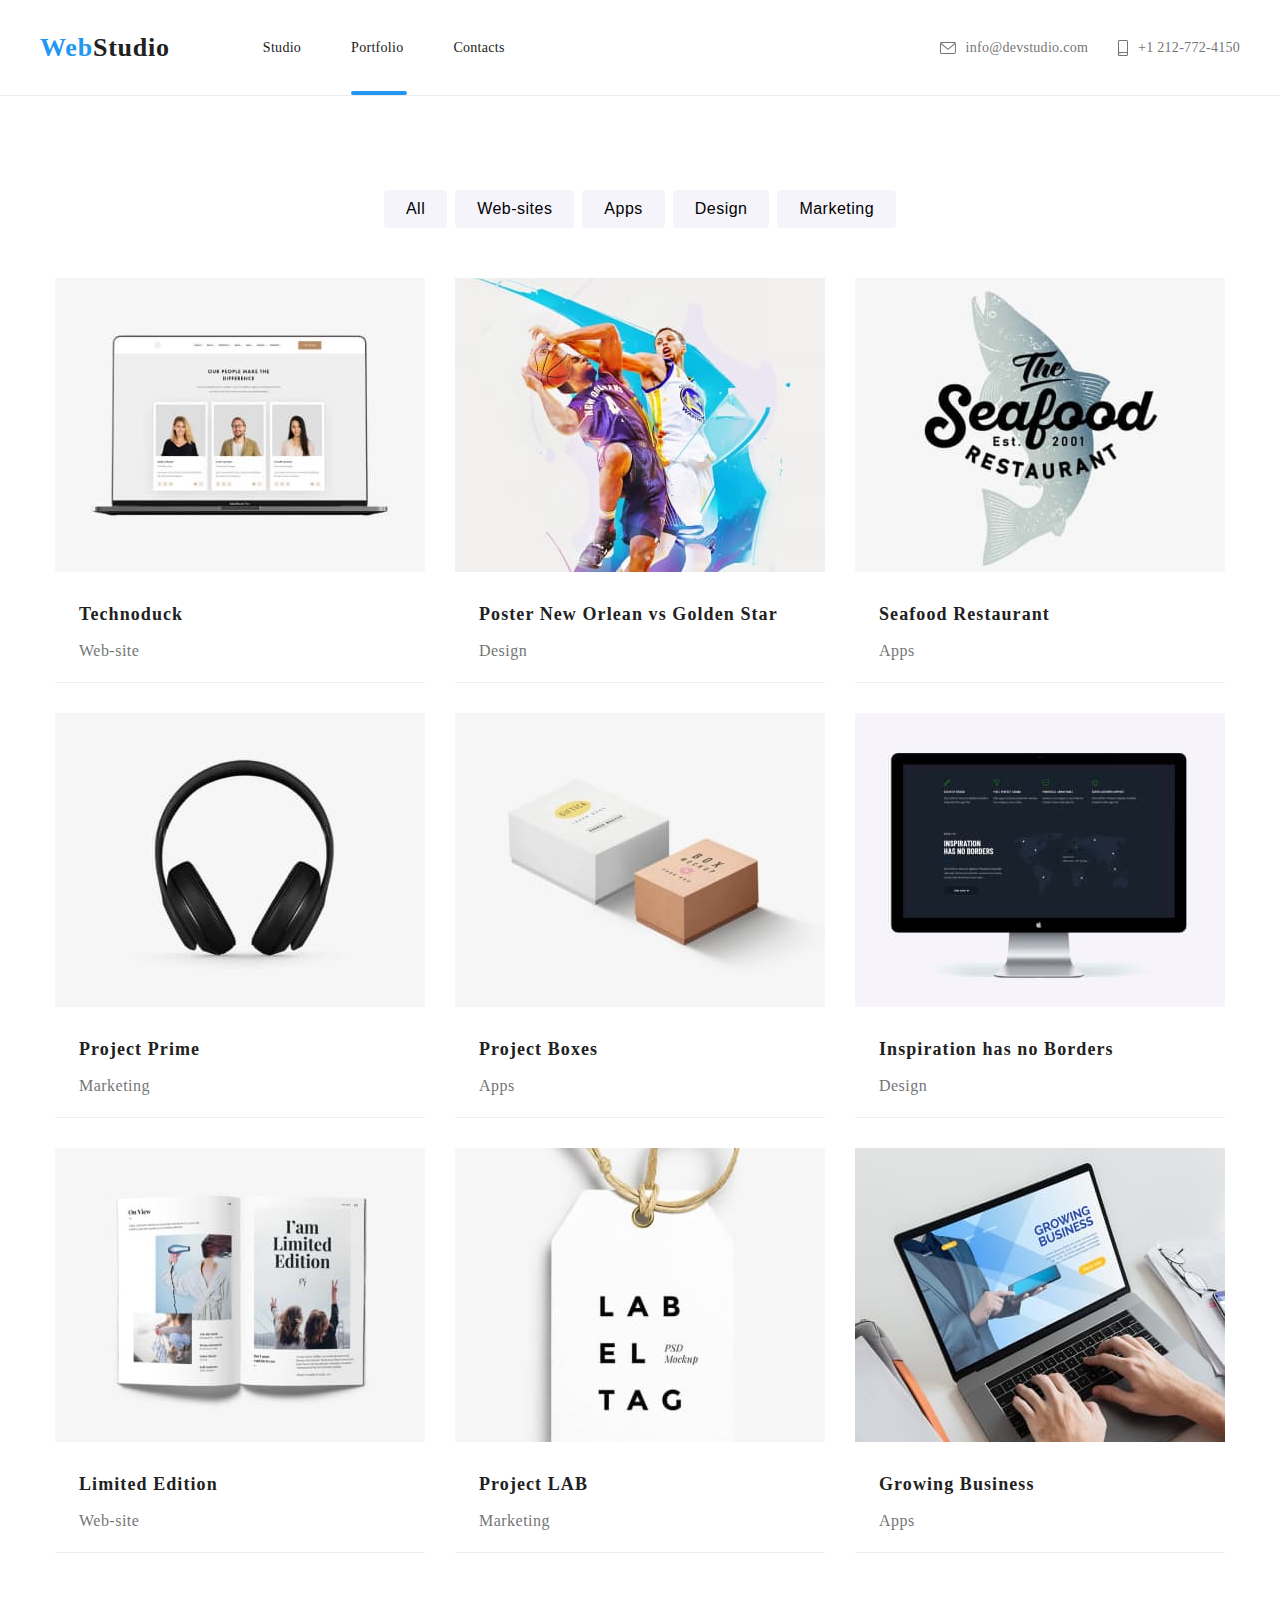
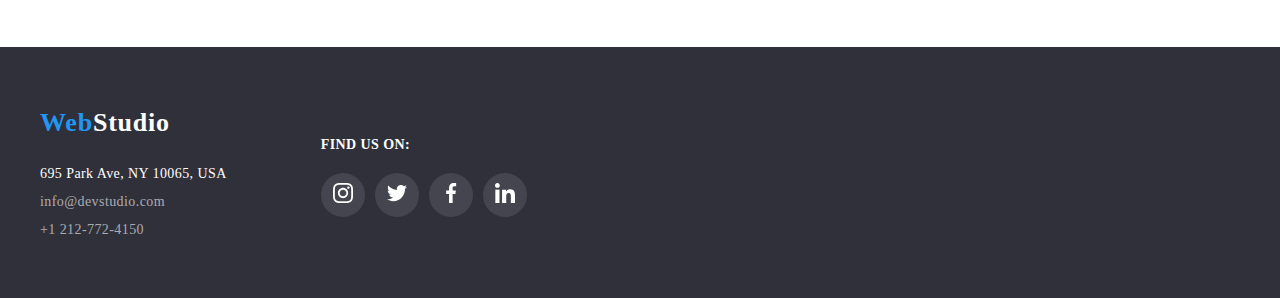
==== Portfolio.html @ a8a262ee "First" ====
<!DOCTYPE html>
<html>
    <head>
        <meta charset="UTF-8">
        <title>Portfolio</title>
        <link rel="preconnect" href="https://fonts.googleapis.com">
        <link rel="preconnect" href="https://fonts.gstatic.com" crossorigin>
        <link href="https://fonts.googleapis.com/css2?family=Raleway:wght@400;500;700;900&display=swap" rel="stylesheet">
        <link rel="stylesheet" href="css/styles.css">
    </head>
    <body>
        <!--HeaderSection-->
        <div class="header-border">
        <header class="page-header container-for-dimensions">
            <a class="link header-logo" href="index.html"><span class="span-for-logo">Web</span>Studio</a>
            <nav class="header-navigation">
                <ul class="navigation-list unstyled-list">
                    <li class="nav-list-item"><a class="link navigation-link " href="index.html">Studio</a></li>
                    <li class="nav-list-item"><a class="link navigation-link active-link" href="Portfolio.html">Portfolio</a></li>
                    <li class="nav-list-item"><a class="link navigation-link " href="Contacts.html">Contacts</a></li>
                </ul>
            </nav>
            <!--RightNavigationSection-->
            <ul class="right-navigation-list unstyled-list">
                <li class="contact-list-item">
                    <a class="link right-navigation-contact" href="mailto:info@devstudio.com">
                        <svg class="" width="16px" height="12px">
                            <use href="images/icons-svg.svg#icon-envelope"></use>
                        </svg>
                        info@devstudio.com
                    </a>
                </li>
                <li class="contact-list-item">
                    <a class="link right-navigation-contact" href="tel:+12127724150">
                        <svg class="right-navigation-icon-2" width="10px" height="16px">
                            <use href="images/icons-svg.svg#icon-smartphone"></use>
                        </svg>
                        +1 212-772-4150</a>
                </li>
            </ul>
        </header>
        </div>
        <main>
            <!--HeroSection-->
            <section class="hero-section container-for-dimensions">
                <!--ButtonsSection-->
                <ul class="button-list unstyled-list">
                    <li class="button-item-list"><button class="button" type="button">All</button></li>
                    <li class="button-item-list"><button class="button" type="button">Web-sites</button></li>
                    <li class="button-item-list"><button class="button" type="button">Apps</button></li>
                    <li class="button-item-list"><button class="button" type="button">Design</button></li>
                    <li class="button-item-list"><button class="button" type="button">Marketing</button></li>
                </ul>
                <!--ContainerSection-->
                <ul class="container-list unstyled-list">
                    <li class="container">
                        <div class="container-image">
                          <div class="container-overlay-image-portfolio">
                          <img src="images/card1.jpg"alt="Web-site">
                            <div class="overlay-portfolio">
                                <p class="overlay-text-portfolio"> Technoduck is a state-of-the-art coronavirus distribution platform. Companies use this platform for
                                    digital espionage and attacks on competitors' secure servers.</p>
                            </div>
                         </div> 
                        <h3 class="container-title">Technoduck</h3>
                        <h4 class="container-sub-title">Web-site</h4>
                        </div>
                    </li>
                    <li class="container">
                        <div class="container-image">
                          <div class="container-overlay-image-portfolio">
                          <img src="images/card2.jpg"alt="Web-site">
                            <div class="overlay-portfolio">
                                <p class="overlay-text-portfolio"> Technoduck is a state-of-the-art coronavirus distribution platform. Companies use this platform for
                                    digital espionage and attacks on competitors' secure servers.</p>
                            </div>
                         </div> 
                        <h3 class="container-title">Poster New Orlean vs Golden Star</h3>
                        <h4 class="container-sub-title">Design</h4>
                        </div>
                    </li>
                    <li class="container">
                        <div class="container-image">
                          <div class="container-overlay-image-portfolio">
                          <img src="images/card3.jpg"alt="Web-site">
                            <div class="overlay-portfolio">
                                <p class="overlay-text-portfolio"> Technoduck is a state-of-the-art coronavirus distribution platform. Companies use this platform for
                                    digital espionage and attacks on competitors' secure servers.</p>
                            </div>
                         </div> 
                         <h3 class="container-title">Seafood Restaurant</h3>
                         <h4 class="container-sub-title">Apps</h4>
                        </div>
                    </li>
                    <li class="container">
                        <div class="container-image">
                            <div class="container-overlay-image-portfolio">
                                <img src="images/card4.jpg" alt="Web-site">
                                <div class="overlay-portfolio">
                                    <p class="overlay-text-portfolio"> Technoduck is a state-of-the-art coronavirus distribution platform.
                                        Companies use this platform for
                                        digital espionage and attacks on competitors' secure servers.</p>
                                </div>
                            </div>
                            <h3 class="container-title">Project Prime</h3>
                            <h4 class="container-sub-title">Marketing</h4>
                        </div>
                    </li>
                    <li class="container">
                        <div class="container-image">
                            <div class="container-overlay-image-portfolio">
                                <img src="images/card5.jpg" alt="Web-site">
                                <div class="overlay-portfolio">
                                    <p class="overlay-text-portfolio"> Technoduck is a state-of-the-art coronavirus distribution platform.
                                        Companies use this platform for
                                        digital espionage and attacks on competitors' secure servers.</p>
                                </div>
                            </div>
                            <h3 class="container-title">Project Boxes</h3>
                            <h4 class="container-sub-title">Apps</h4>
                        </div>
                    </li>
                    <li class="container">
                        <div class="container-image">
                            <div class="container-overlay-image-portfolio">
                                <img src="images/card6.jpg" alt="Web-site">
                                <div class="overlay-portfolio">
                                    <p class="overlay-text-portfolio"> Technoduck is a state-of-the-art coronavirus distribution platform.
                                        Companies use this platform for
                                        digital espionage and attacks on competitors' secure servers.</p>
                                </div>
                            </div>
                            <h3 class="container-title">Inspiration has no Borders</h3>
                            <h4 class="container-sub-title">Design</h4>
                        </div>
                    </li>
                    <li class="container">
                        <div class="container-image">
                            <div class="container-overlay-image-portfolio">
                                <img src="images/card7.jpg" alt="Web-site">
                                <div class="overlay-portfolio">
                                    <p class="overlay-text-portfolio"> Technoduck is a state-of-the-art coronavirus distribution platform.
                                        Companies use this platform for
                                        digital espionage and attacks on competitors' secure servers.</p>
                                </div>
                            </div>
                            <h3 class="container-title">Limited Edition</h3>
                            <h4 class="container-sub-title">Web-site</h4>
                        </div>
                    </li>
                    <li class="container">
                        <div class="container-image">
                            <div class="container-overlay-image-portfolio">
                                <img src="images/card8.jpg" alt="Web-site">
                                <div class="overlay-portfolio">
                                    <p class="overlay-text-portfolio"> Technoduck is a state-of-the-art coronavirus distribution platform.
                                        Companies use this platform for
                                        digital espionage and attacks on competitors' secure servers.</p>
                                </div>
                            </div>
                            <h3 class="container-title">Project LAB</h3>
                            <h4 class="container-sub-title">Marketing</h4>
                        </div>
                    </li>
                    <li class="container">
                        <div class="container-image">
                            <div class="container-overlay-image-portfolio">
                                <img src="images/card9.jpg" alt="Web-site">
                                <div class="overlay-portfolio">
                                    <p class="overlay-text-portfolio"> Technoduck is a state-of-the-art coronavirus distribution platform.
                                        Companies use this platform for
                                        digital espionage and attacks on competitors' secure servers.</p>
                                </div>
                            </div>
                            <h3 class="container-title">Growing Business</h3>
                            <h4 class="container-sub-title">Apps</h4>
                        </div>
                    </li>
                </ul>
            </section>
        </main>
        <!--PageFooter-->
        <footer class="page-footer">
            <div class="footer-style container-for-dimensions">
                <div class="footer-logo-container">
                <section class="footer-section">
                    <a class="footer-logo link" href="index.html"><span class="span-for-logo">Web</span>Studio</a>
                    <address>
                        <ul class="informations-of-contact unstyled-list">
                            <li><a class="link location" href="">695 Park Ave, NY 10065, USA</a></li>
                            <li><a class="link contacts" href="mailto:info@devstudio.com">info@devstudio.com</a></li>
                            <li><a class="link contacts mail" href="tel:+12127724150">+1 212-772-4150</a></li>
                        </ul>
                    </address>
                </section>
                </div>
                <section class="find-us-section">
                    <p class="find-us-text">Find us on:</p>
                    <div class="social-icons">
                        <div class="social-media-icons">
                            <ul class="unstyled-list">
                                <li class="icon-list-item-footer"> <a href="#">
                                        <svg width="20px" height="20px">
                                            <use href="images/icons-svg.svg#icon-instagram-2-2"></use>
                                        </svg></a></li>
                                <li class="icon-list-item-footer"> <a href="#">
                                        <svg width="20px" height="20px">
                                            <use href="images/icons-svg.svg#icon-twitter-1-2"></use>
                                        </svg></a></li>
                                <li class="icon-list-item-footer"> <a href="#">
                                        <svg width="20px" height="20px">
                                            <use href="images/icons-svg.svg#icon-facebook-1-2"></use>
                                        </svg></a></li>
                                <li class="icon-list-item-footer"> <a href="#">
                                        <svg width="20px" height="20px">
                                            <use href="images/icons-svg.svg#icon-linkedin-1-2"></use>
                                        </svg></a></li>
                            </ul>
                        </div>
                    </div>
                </section>
            </div>
        </footer>
    </body>
</html>
---- css/styles.css ----
/*Variables*/
:root {
    --background-section: white;
}

.header-navigation,
.hero-section
{
    background-color: var(--background-section);
}

/*Globals*/
body{
    font-family: 'Roboto';
    font-weight: 500;
    font-size: 14px;
    line-height: 16px;
    letter-spacing: 0.02em;
    color: #212121;
    margin: 0px auto;
}

.header-logo {
    font-weight: 700;
    font-size: 26px;
    line-height: 31px;
    letter-spacing: 0.03em;
    margin-right: 93px;
}

.header-border {
    border-bottom: 1px solid #ECECEC ;
}

.page-header,
.container-for-dimensions
 {
    width: 1200px;
    margin: 0px auto;

}

.span-for-logo{
    color: #2196F3;
}

.page-header{
    background-color: #FFFFFF;
    display: flex;
    padding: 32px 0px;
}

.unstyled-list{
    list-style: none;
    margin: 0px;
    padding: 0px;
}

.link{
    color: #212121;
    text-decoration: none;
}

.navigation-list {
    display: flex;
    gap: 50px;  
    flex-grow: 1;
}

.navigation-link{
    letter-spacing: 0.02em;
    color: #212121;
    text-decoration: none;
    transition: color 250ms cubic-bezier(0.4, 0, 0.2, 1);
}

.navigation-link.active-link {
  position: relative;
  padding-bottom: 28px;

}

.navigation-link.active-link::after {
    content: '';
    border: 2px solid #2196F3;
    width: 100%;
    position: absolute;
    bottom: -12px;
    border-radius: 2px; 
    left: 0;
    visibility: visible;
}

.nav-list-item a{
    transition: color 250ms cubic-bezier(0.4, 0, 0.2, 1);
}

.header-navigation{
    display: flex;
    align-items: center;
    flex-grow: 1;
}

/* Right-navigation-list */

.right-navigation-list {
    color: #757575;
    display: flex;
    align-items: center;
    justify-content: flex-end;
    gap: 30px;
}

.right-navigation-icon-1, .right-navigation-icon-2
{
    fill: #757575;
    transition: fill 250ms cubic-bezier(0.4, 0, 0.2, 1);
}

.right-navigation-contact{
    display: flex;
    gap: 10px;
    fill: #757575;
    color: #757575;
}

.right-navigation-contact:hover {
    fill: #2196F3;
    color: #2196F3;
  }

.right-navigation-icon-1:hover , 
.right-navigation-icon-2:hover , 
.right-navigation-contact :hover,
.contact-list-item :hover,
.navigation-link:hover
{
    fill: #2196F3;    
}

.contact-list-item {
    display: flex;
    gap: 30px;
    justify-content: center;
    
}

.contact-list-item a {
    display: flex;
    align-items: center;
    gap: 10px;
    color: #757575;
    transition: color 250ms cubic-bezier(0.4, 0, 0.2, 1);
}

.contact-list-item a:hover {
    color: #2196F3;
  }

.contact-list-item a:hover .right-navigation-icon-1,
.contact-list-item a:hover .right-navigation-icon-2 {
  fill: #2196F3;
}

.navigation-list :hover {
    color: #2196F3;
    text-decoration: none;
    
}

.modal{
    background: rgba(0, 0, 0, 0.2);
    position: absolute;
    width: 100%;
    height: 100%;
    z-index: 99;
    display: flex;
    justify-content: center;
    align-items: center;
    transition: opacity 250ms cubic-bezier(0.4, 0, 0.2, 1);

}

.is-hidden{
    visibility: hidden;
    opacity: 0;
}

.inner-div {
    width: 528px;
    height: 581px;
    background: #FFFFFF;
    box-shadow: 0px 1px 3px rgba(0, 0, 0, 0.12), 0px 1px 1px rgba(0, 0, 0, 0.14), 0px 2px 1px rgba(0, 0, 0, 0.2);
    border-radius: 4px;
    position: relative;
    transition: opacity 250ms cubic-bezier(0.4, 0, 0.2, 1);
}

.modal-close-button-position{
    width: 30px;
    height: 30px;
    background: #FFFFFF;
    border: 1px solid rgba(0, 0, 0, 0.1);
    border-radius: 50%;
    top: 8px;
    right: 8px;
    position: absolute;
    transition: opacity 250ms cubic-bezier(0.4, 0, 0.2, 1);
}

.modal-close-button 
{
    /* display: flex;
    justify-content: center;
    align-items: center;
    border-radius: 50%; */
    /* position: absolute; */
    top: 17px;
    right: 17px;
    width: 11px;
    height: 11px;
}

.button ,
.button-studio {
    font-size: 16px;
    line-height: 26px;
    text-align: center;
    letter-spacing: 0.03em;
    background: #F5F4FA;
    border: 0;
    border-radius: 4px;
    padding: 6px 22px;
    transition: box-shadow 250ms cubic-bezier(0.4, 0, 0.2, 1);
}

.button-studio{
    color: #FFFFFF;
    background: #2196F3;
    padding: 10px 20px; 
    
}

.button:hover {
    color: #FFFFFF;
    background: #2196F3;
    border: none;
    box-shadow: 0px 3px 1px rgba(0, 0, 0, 0.1), 0px 1px 2px rgba(0, 0, 0, 0.08), 0px 2px 2px rgba(0, 0, 0, 0.12);
    cursor: pointer;
    transition: box-shadow 250ms cubic-bezier(0.4, 0, 0.2, 1);
}

.button-list{
    display: flex;
    justify-content: center;
    gap: 8px;
    padding: 94px 0px 50px 0px;
}

.button-item-list{
    
}

.container-list{
    display: flex;
    gap: 30px;
    flex-wrap: wrap;
    margin-top: 50px;
    margin-bottom: 94px;
    margin: 0;
    padding: 0;
    justify-content: center;
    margin: 0 auto;
    padding-bottom: 94px;
    align-items: center;
    position: relative;
}

.container{
    height: 404px;
    background: #FFFFFF;
    border-bottom: 1px solid #EEEEEE;
    position: relative;
    transition: box-shadow 250ms cubic-bezier(0.4, 0, 0.2, 1);
}

.container:hover {
    border: 1px solid #EEEEEE;
    cursor: pointer;
    box-shadow: 0px 1px 1px rgba(0, 0, 0, 0.12), 0px 4px 4px rgba(0, 0, 0, 0.06), 1px 4px 6px rgba(0, 0, 0, 0.16)
}

.container-image {
    height: 404px;
    display: block;
    position: relative;
    box-sizing: border-box;
    overflow: hidden;
    position: relative;
}

.overlay-portfolio{
    position: absolute;
    background: rgba(0, 0, 255, 0.7);
    overflow: hidden;
    width: 100%;
    height:100%;
    transform: translateY(100%);
    transition: transform 250ms linear;
    opacity: 0.9;
    bottom: 0;
}

.container-image:hover .overlay-portfolio{
    transform: translateY(0px)
}

.container-overlay-image-portfolio {
    position: relative;
    overflow: hidden;
}

.container-image:hover .over{
    transform: translateY(0px)
}

.overlay-text-portfolio{
    font-family: 'Roboto';
    font-style: normal;
    font-weight: 400;
    font-size: 18px;
    line-height: 28px;
    letter-spacing: 0.03em;
    color: #FFFFFF;
    padding: 64px 24px 91px 24px;
}

.container-title {
    font-weight: 700;
    font-size: 18px;
    line-height: 36px;
    letter-spacing: 0.06em;
    text-align: left;
    padding: 20px 24px 4px;
    position: relative;
    z-index: 1;
}

.container-sub-title {
    font-weight: 400;
    font-size: 16px;
    line-height: 30px;
    letter-spacing: 0.03em;
    color: #757575;
    padding: 0px 24px 20px;
    position: relative;
    z-index: 1;
}

.container-studio{
    width: 270px;
    height: 428px;
    background: #FFFFFF;
    border-bottom: 1px solid #EEEEEE;
    box-shadow: 0px 1px 3px rgba(0, 0, 0, 0.12), 0px 1px 1px rgba(0, 0, 0, 0.14), 0px 2px 1px rgba(0, 0, 0, 0.2);
    border-radius: 0px 0px 4px 4px;
}

.container-list-studio{
    display: flex;
    gap: 30px;
    margin: 0 auto;
    padding-bottom: 94px;
}

.container-title-studio {
    font-weight: 500;
    font-size: 16px;
    line-height: 19px;
    letter-spacing: 0.03em;
    text-align: center;
    padding: 30px 0px 10px;

}

.container-sub-title-studio {
    font-weight: 400;
    font-size: 16px;
    line-height: 19px;
    letter-spacing: 0.03em;
    color: #757575;
    text-align: center;
    padding-bottom: 16px;
}

.page-footer{
    background: #2F303A;
}

.location{
    font-weight: 400;
    font-style: normal;
    letter-spacing: 0.03em;
    color: #FFFFFF;
    
}

.contacts{
    font-weight: 400;
    font-style: normal;
    letter-spacing: 0.03em;
    color: rgba(255, 255, 255, 0.6);
    transition: color 250ms cubic-bezier(0.4, 0, 0.2, 1);
}

.contacts:hover{
    color: #2196F3;
    
}

.footer-logo {
    font-weight: 700;
    font-size: 26px;
    line-height: 31px;
    letter-spacing: 0.03em;
    color: #FFFFFF;
}

.informations-of-contact{
  display: inline-block;
  margin-top: 28px; 
  
}

.studio-height {
    height: 600px;
    background-color: #2F303A;
    background: linear-gradient(rgba(90, 90, 94, 0.7), rgba(70, 72, 92, 0.2)), url(../images/background-for-studio.jpg);
    background-size: cover;
    background-position: center;
    background-repeat: no-repeat;
    display: flex;
    flex-direction: column;
    align-items: center;
    justify-content: center;
}

/* .studio-height-background-image{
    
} */

.container-feature-studio,
.container-feature-studio-1
{
    display: flex;
    gap: 30px;
    flex-wrap: wrap;
    margin: 0;
    padding: 0;
    margin: 0 auto;
    align-items: center;
    padding-bottom: 94px;
}

.container-feature-studio{
    padding-top: 94px;
}

.container-feature-studio-1{
    padding-bottom: 94px;
}

.feature-studio-list {
    display: flex;
    justify-content: center;
    align-items: center;
}

.strenghts-title{
    padding-top: 30px;
    padding-bottom: 10px;
    font-weight: 700;
    letter-spacing: 0.03em;
    text-transform: uppercase;

}

.strenghts-description{
    font-weight: 400;
    font-size: 14px;
    line-height: 24px;
    letter-spacing: 0.03em;
    color: #757575;
}

.first-studio-page-text{
    font-weight: 900;
    font-size: 44px;
    line-height: 60px;
    text-align: center;
    letter-spacing: 0.06em;
    text-transform: uppercase;
    color: #FFFFFF;
    padding-bottom: 30px;
}

.center-text,
.center-text-1
{
    font-size: 36px;
    line-height: 42px;
    text-align: center;
    letter-spacing: 0.03em;
    padding-bottom: 50px;
    margin-top: 94px;
}

.padding-bottom-class{
    padding-bottom: 94px;
}

.what-we-do-images{
    display: flex;
    gap: 30px;
    align-items: center;
    justify-content: center;
    mix-blend-mode: normal;
}

.what-we-do-images li {
    position: relative;
  }
  
  .image-overlay {
    position: relative;
    
  }
  
  .overlay-text-studio {
    position: absolute;
    bottom: 0;
    left: 0;
    width: 370px;
    height: 70px;
    background: rgba(47, 48, 58, 0.8);
    color: #fff;
    font-size: 14px;
    transition: color 250ms cubic-bezier(0.4, 0, 0.2, 1);
    opacity: 0;
    transform: translateY(100%);
    display: flex;
    align-items: center;
    justify-content: center;
  }
  
  .what-we-do-overlay .overlay-text-studio {
    opacity: 1;
    transform: translateY(0);
  }

.footer-style{
    display: flex;
    padding-top: 60px;
    gap: 94px;
}

ul.informations-of-contact li{
    margin-bottom: 12px;
}

ul.informations-of-contact li:last-child {
    margin-bottom: 60px;
  }

   .general-container{
    width: 100%;
      max-width: 1200px;
      margin: 0 auto;
  } 

.center-text{
    display: flex;
    justify-content: center;
    margin-top: 94px;
}

.social-icons{
    display: flex;
}

.social-media-icons {
    display: flex;
    justify-content: center;
}
.social-media-icons ul{
    display: flex;
    gap: 10px;
}

.social-media-icons-svg{
    fill: #afb1b8;
    display: flex;
    width: 20px;
    height: 20px;
}

.social-media-icons-svg:hover{
    fill: #FFFFFF;
    transition: color 250ms cubic-bezier(0.4, 0, 0.2, 1);
}

.icon-list-footer{
    color: #FFFFFF;
    fill: #FFFFFF;
    transition: color 250ms cubic-bezier(0.4, 0, 0.2, 1);
}

.icon-list-footer:hover {
    transition: color 250ms cubic-bezier(0.4, 0, 0.2, 1);
}

.icon-list-item-footer{
    background: rgba(255, 255, 255, 0.1);
}

.icon-list a{
    transition: color 250ms cubic-bezier(0.4, 0, 0.2, 1);
}

.icon-list-item,
.icon-list-item-footer
{
    display: flex;
    width: 44px;
    height: 44px;
    justify-content: center;
    align-items: center;
    border-radius: 50%;
}

.icon-list-item:hover , .icon-list-item-footer:hover {
    background: #2196F3;
    cursor: pointer;
    transition: background-color 250ms cubic-bezier(0.4, 0, 0.2, 1);
}

.icon-list-item:hover svg{
    fill: #FFFFFF;
    transition: background-color 250ms cubic-bezier(0.4, 0, 0.2, 1);
    
}

.footer-logo-container {
    display: flex;
    gap: 94px;
}

.find-us-section{
    display: flex;
    flex-direction: column;
    align-items: baseline;
    gap: 20px;
    padding-top: 15px;
    
}

.find-us-text , .subscribe-footer{
    font-weight: 700;
    letter-spacing: 0.03em;
    text-transform: uppercase;
    color: #FFFFFF;
    padding-top: 15px;
}

.newsletter{
    display: flex;
    flex-direction: column;
    gap: 20px;
    padding-top: 15px;
    position: relative;
}

.email-footer{
    position: relative;
    font-weight: 400;
    font-size: 16px;
    line-height: 20px;
    display: flex;
    align-items: center;
    letter-spacing: 0.03em;
    color: rgba(255, 255, 255, 0.6);
}

.footer-subscribe-button{
    position: absolute;
    color: #FFFFFF;
    width: 200px;
    height: 50px;
    background: #2196F3;
    box-shadow: 0px 4px 4px rgba(0, 0, 0, 0.15);
    border-radius: 4px;
    display: flex;
    align-items: center;
    text-align: center;
    padding-left: 43px;
}

.subscribe-svg{
    width: 24px;
    height: 24px;
    color: #FFFFFF;
    fill: #fff;
    padding-left: 25px;
}

/*Features*/
.svg-container-features {
    display: flex;
    flex-direction: column;
    align-items: center;
    justify-content: center;
    width: 270px;
    height: 251px;
}

.feature-text {
    height: 120px;
    width: 270px;    
}

.svg-dimensions-features {
    width: 70px;
    height: 70px;
}

.center-svg{
    width: 270px;
    height: 120px;
    background-color: #F5F4FA;
    display: flex;
    align-items: center;
    justify-content: center;
}

/*Regular customers*/
.svg-container-regular-customers {
    box-sizing: border-box;
    width: 170px;
    height: 92px;
    background-color: #FFFFFF;
    border: 1px solid #AFB1B8;
    border-radius: 4px;
    display: flex;
    align-items: center;
    justify-content: center;
    
}

.svg-container-regular-customers svg {
    width: 100%;
    height: 100%;
}

.svg-container-regular-customers li :hover{
    fill: #2196F3;
    border-color: #2196F3;
}

.svg-container-regular-customers-svg {
    width: 106px;
    height: 60px;
}

.svg-dimensions-regular-customers {
    fill: #AFB1B8;
}

.svg-container-regular-customers:hover svg, 
.svg-container-regular-customers:hover {
    fill: #2196F3;
    border-color: #2196F3;
    cursor: pointer;
    transition: all 250ms cubic-bezier(0.4, 0, 0.2, 1);
}

  *
{
    margin-block-start: 0px;
    margin-block-end: 0px;
    margin-inline-start: 0px;
    margin-inline-end: 0px;
}
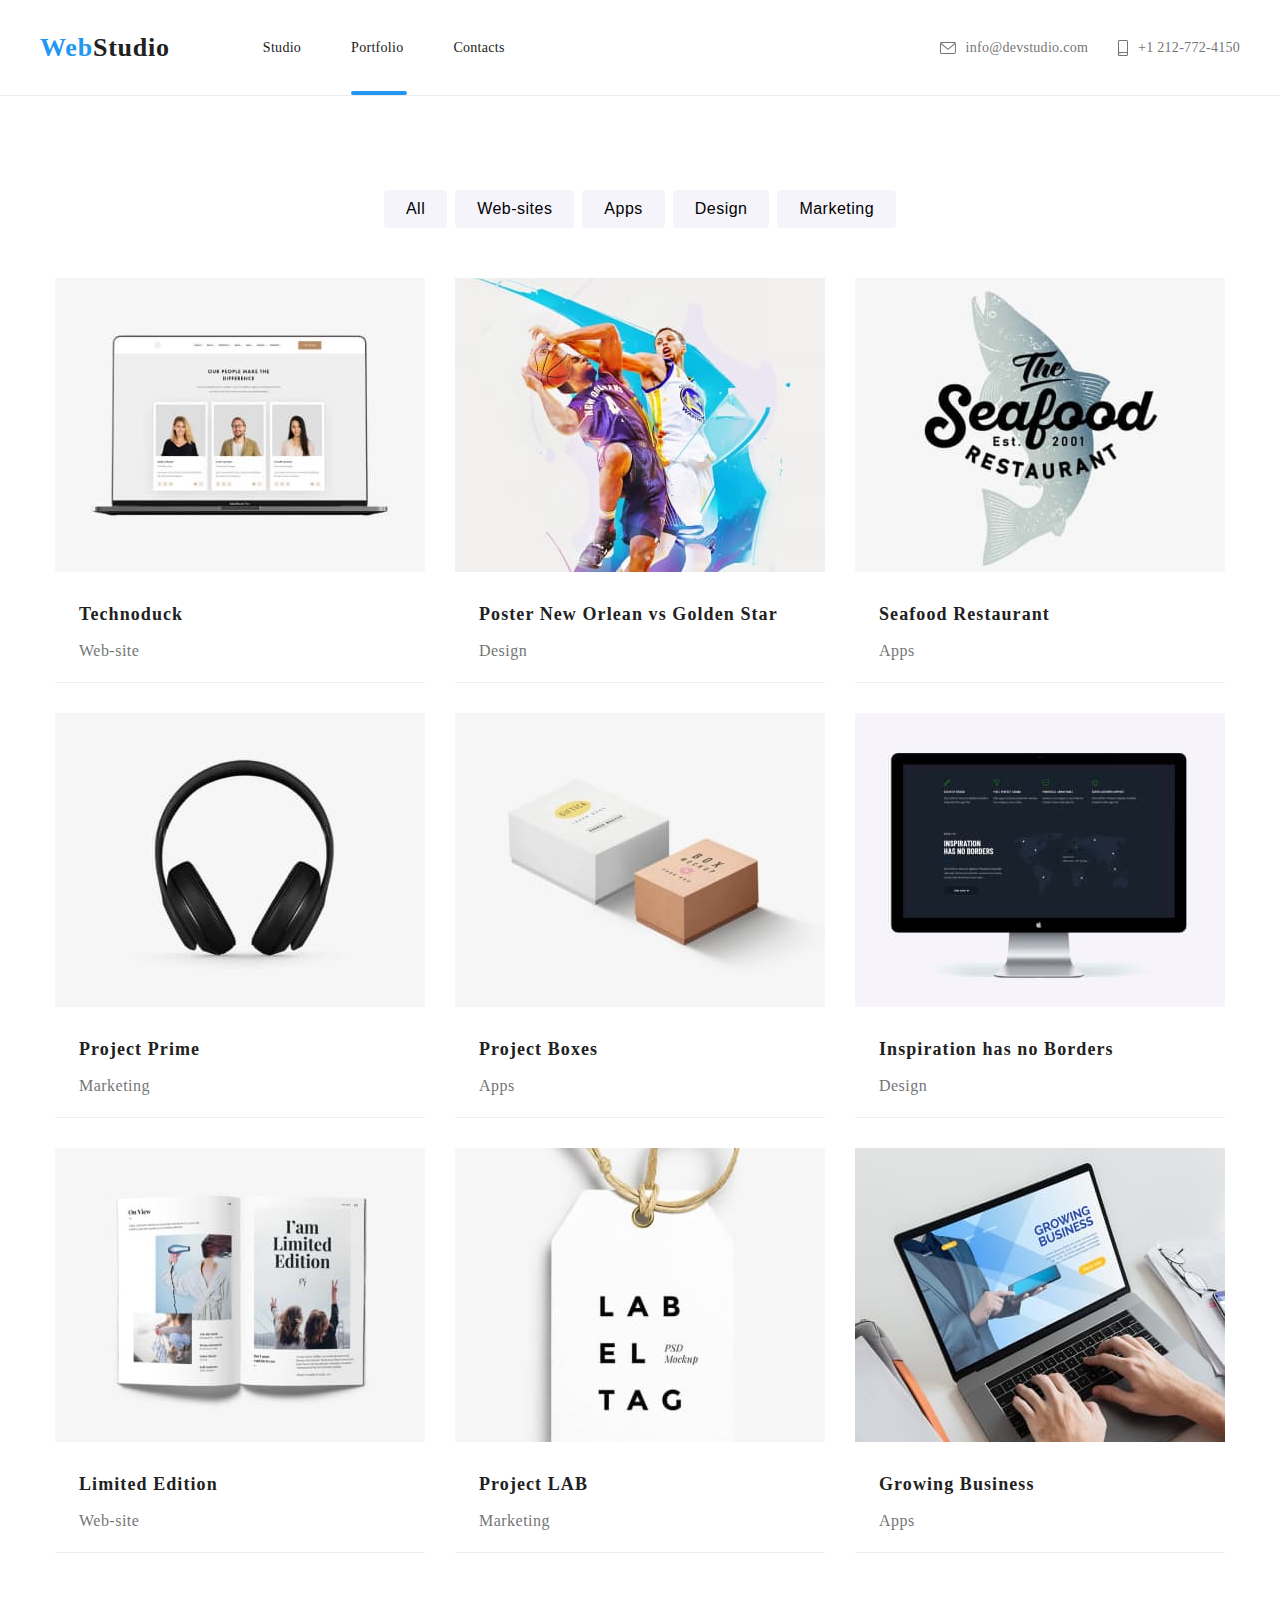
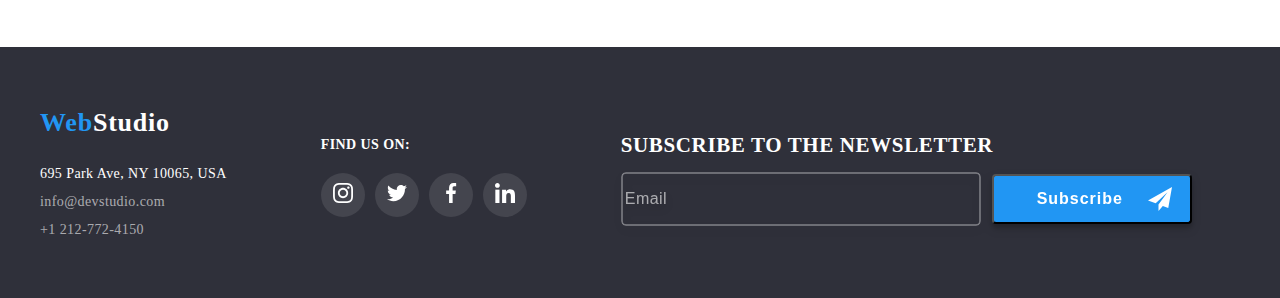
==== commit 4b2bda10: "Lista-in-modal" ====
--- a/Portfolio.html
+++ b/Portfolio.html
@@ -219,6 +219,17 @@
                         </div>
                     </div>
                 </section>
+                <section class="newsletter">
+                    <h2 class="subscribe-footer">Subscribe to the newsletter</h2>
+                    <form name="email" class="email-footer">
+                        <input type="email" placeholder="Email" name="Email" required>
+                        <button class="footer-subscribe-button" type="submit">Subscribe
+                            <svg class="subscribe-svg">
+                                <use href="images/icons-svg.svg#icon-send"></use>
+                            </svg></a></li> 
+                        </button>
+                    </form>
+                </section>
             </div>
         </footer>
     </body>
--- a/css/styles.css
+++ b/css/styles.css
@@ -40,7 +40,9 @@
 
 }
 
-.span-for-logo{
+.span-for-logo ,
+.span-for-link-modal
+{
     color: #2196F3;
 }
 
@@ -210,19 +212,114 @@
 
 .modal-close-button 
 {
-    /* display: flex;
-    justify-content: center;
-    align-items: center;
-    border-radius: 50%; */
-    /* position: absolute; */
     top: 17px;
     right: 17px;
     width: 11px;
     height: 11px;
 }
 
+.modal-elements {
+    width: 448px;
+    margin: 0px auto;
+    position: relative;
+    display: flex;
+    flex-wrap: wrap;
+}
+.modal-info{
+    position: relative;
+    width: max-content;
+}
+
+.modal-list{
+    display: flex;
+    flex-direction: column;
+    flex-wrap: wrap;
+    position: relative;
+}
+
+.modal-title{
+    position: relative;
+    height: 23px;
+    font-style: normal;
+    font-weight: 700;
+    font-size: 20px;
+    line-height: 23px;
+    text-align: center;
+    letter-spacing: 0.03em;
+    padding-top: 40px;
+    padding-bottom: 12px;
+
+}
+
+.modal-text , 
+.modal-text-terms
+{
+    font-style: normal;
+    font-weight: 400;
+    font-size: 12px;
+    line-height: 14px;
+    letter-spacing: 0.01em;
+    color: #757575;
+    padding-bottom: 4px;
+}
+
+.modal-text-terms{
+    font-size: 14px;
+    line-height: 24px;
+    letter-spacing: 0.03em;
+}
+
+
+.modal-imput-dimensions ,
+.modal-list textarea
+{
+    width: 448px;
+    height: 40px;
+    border: 1px solid rgba(33, 33, 33, 0.2);
+    border-radius: 4px;
+    margin-bottom: 10px;
+    position: relative;
+}
+
+.modal-list textarea{
+    height: 120px;
+}
+
+li input[type="checkbox"] {
+    display: inline-block;
+    vertical-align: middle;
+    margin-left: 12px;
+    margin-right: 8px;
+  }
+  
+  li p.modal-text-terms {
+    display: inline-block;
+    vertical-align: middle;
+  }
+  .modal-terms{
+    padding-bottom: 30px;
+  }
+
+  .modal-svg-contact ,
+  .modal-svg-telephone
+   {
+    display: flex;
+    width: 18px;
+    height: 18px;
+    position: absolute;
+    z-index: 1;
+    top:29px;
+    left: 12px;
+}
+.modal-svg-telephone{
+    top: 105px;
+    left: 12px;
+}
+
 .button ,
-.button-studio {
+.button-studio ,
+.button-submit-modal
+{
     font-size: 16px;
     line-height: 26px;
     text-align: center;
@@ -239,6 +336,14 @@
     background: #2196F3;
     padding: 10px 20px; 
     
+}
+
+.button-submit-modal{
+    color: #FFFFFF;
+    background: #2196F3;
+    padding: 10px 80px;
+    margin: 0 auto;
+    display: block;
 }
 
 .button:hover {
@@ -689,10 +794,39 @@
     align-items: center;
     letter-spacing: 0.03em;
     color: rgba(255, 255, 255, 0.6);
+    width: 358px;
+    height: 50px;
+    border: 1px solid rgba(255, 255, 255, 0.3);
+    filter: drop-shadow(0px 4px 4px rgba(0, 0, 0, 0.15));
+    border-radius: 4px;
+    
+}
+
+.email-footer input[type="email"] {
+    width: inherit;
+    height: inherit;
+    background: transparent;
+    border: 1px solid rgba(255, 255, 255, 0.3);
+    filter: drop-shadow(0px 4px 4px rgba(0, 0, 0, 0.15));
+    border-radius: 4px;
+
+}
+.email-footer input::placeholder {
+    font-weight: 400;
+    font-size: 16px;
+    line-height: 20px;
+    display: flex;
+    align-items: center;
+    letter-spacing: 0.03em;
+    color: rgba(255, 255, 255, 0.6);
 }
 
 .footer-subscribe-button{
     position: absolute;
+    font-weight: 700;
+    font-size: 16px;
+    line-height: 30px;
+    letter-spacing: 0.06em;
     color: #FFFFFF;
     width: 200px;
     height: 50px;
@@ -703,6 +837,8 @@
     align-items: center;
     text-align: center;
     padding-left: 43px;
+    left: 370px;
+    
 }
 
 .subscribe-svg{
